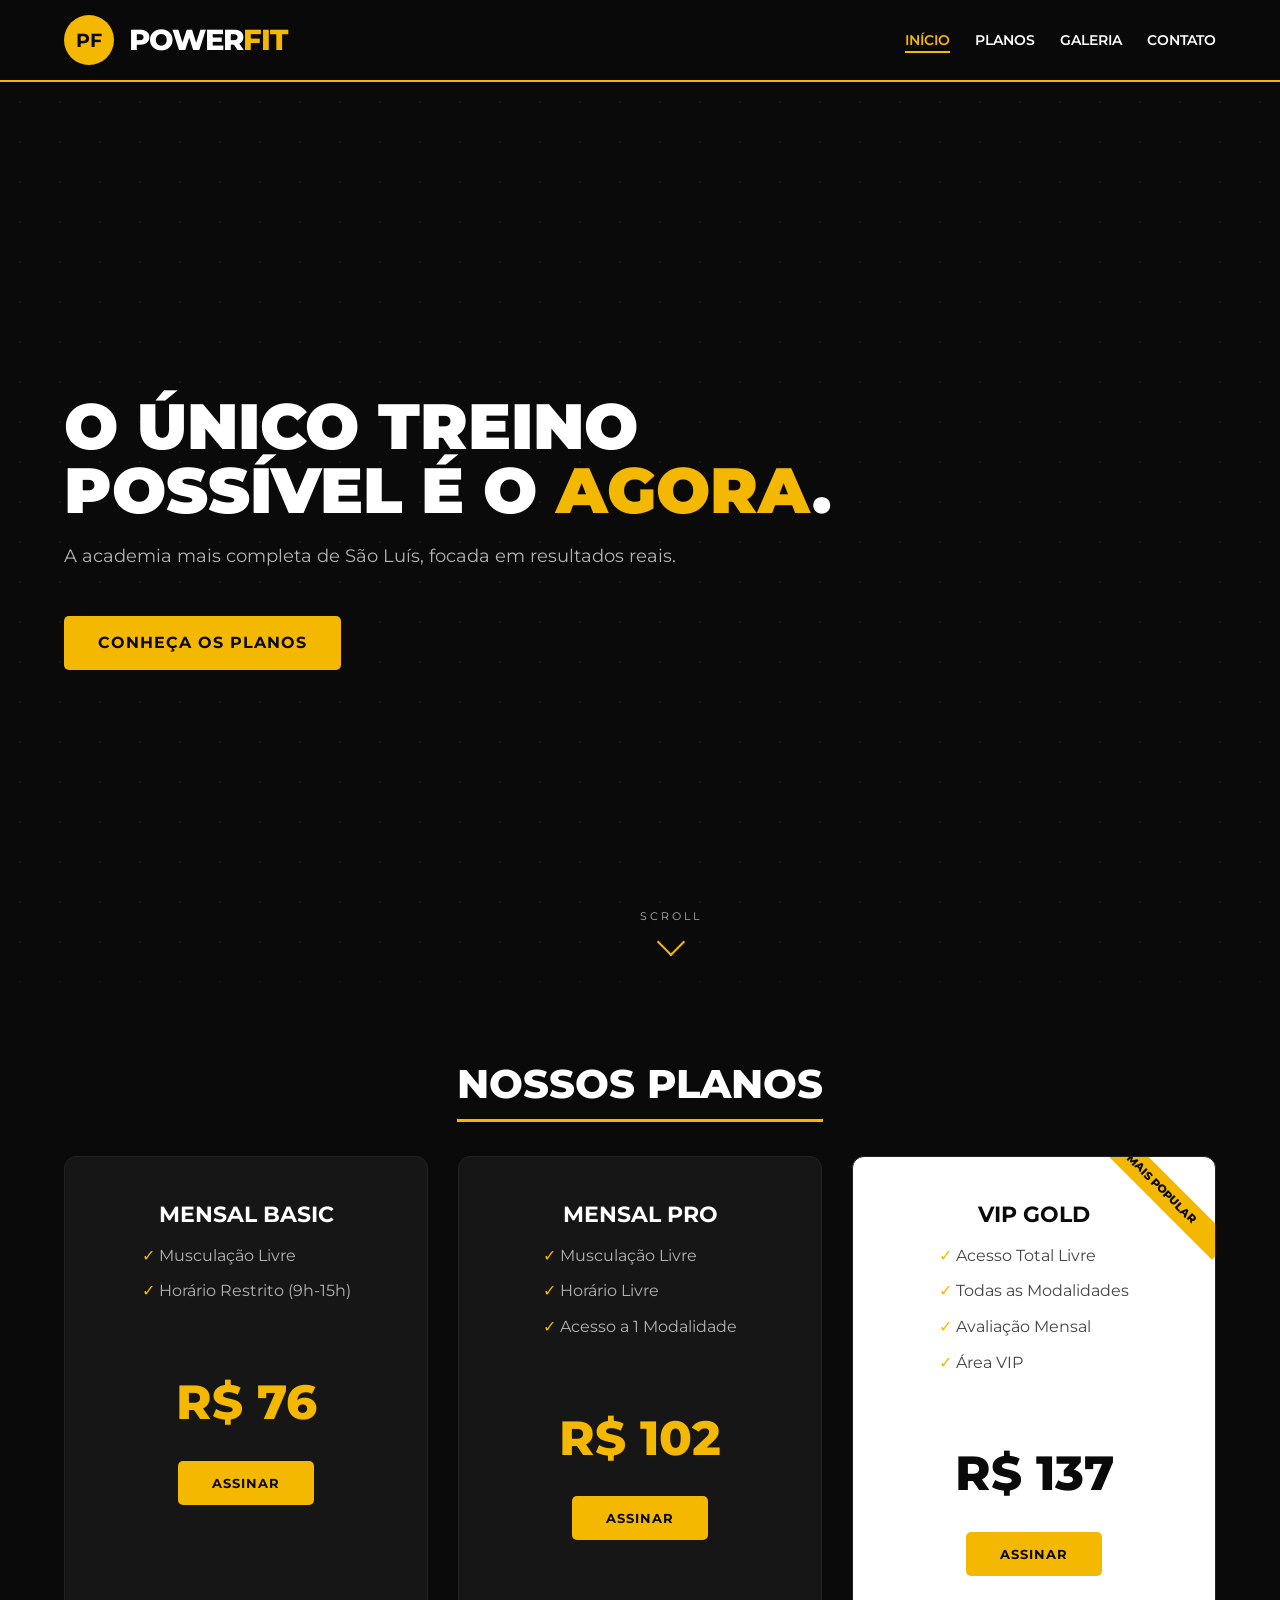
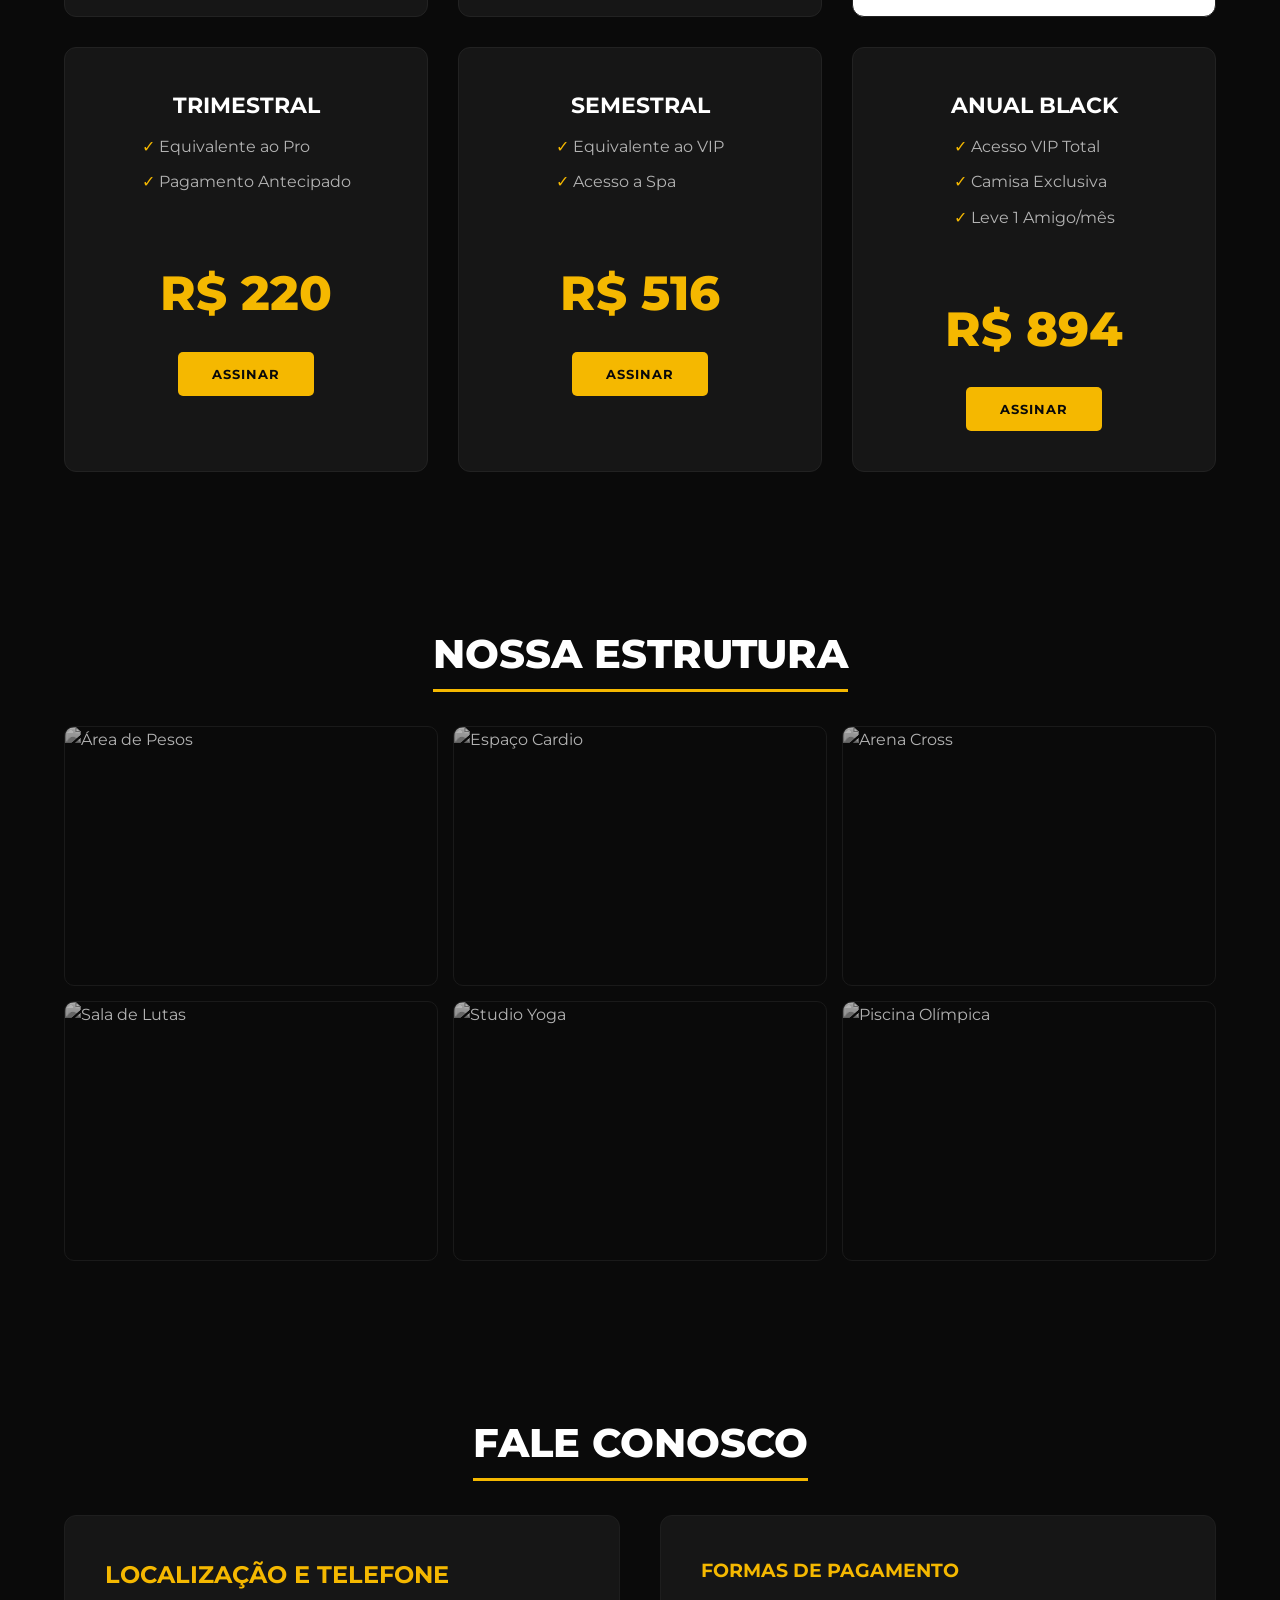
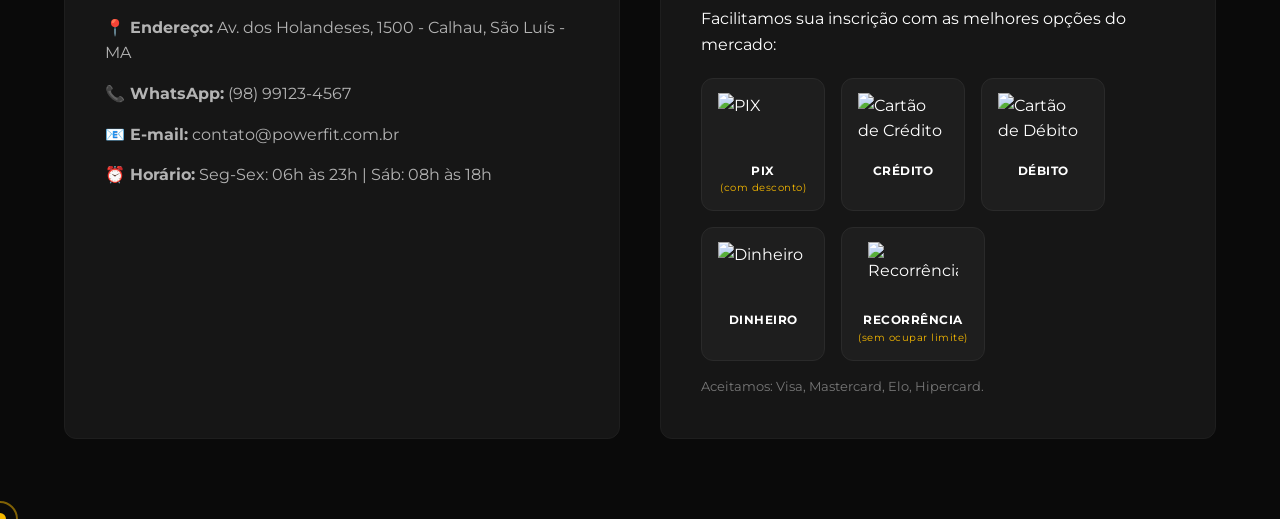
==== index.html @ 56c326bd "Add files via upload" ====
<!DOCTYPE html>
<html lang="pt-br">
<head>
    <meta charset="UTF-8">
    <meta name="viewport" content="width=device-width, initial-scale=1.0">
    <title>PowerFit - Sinta a Força</title>
    <link rel="stylesheet" href="st.css">
</head>
<body>

    <header>
        <div class="logo-container">
            <div class="logo-img">PF</div>
            <div class="logo-text">POWER<span>FIT</span></div>
        </div>
        <nav>
            <ul>
                <li><a href="#inicio" class="active">Início</a></li>
                <li><a href="#planos">Planos</a></li>
                <li><a href="#galeria">Galeria</a></li>
                <li><a href="#contato">Contato</a></li>
            </ul>
        </nav>
    </header>

    <!-- INÍCIO -->
    <section class="hero" id="inicio">
        <h2>O ÚNICO TREINO<br>POSSÍVEL É O <span>AGORA</span>.</h2>
        <p>A academia mais completa de São Luís, focada em resultados reais.</p>
        <br>
        <a href="#planos" class="btn">Conheça os Planos</a>
    </section>

    <!-- PLANOS -->
    <section id="planos">
        <h2 class="section-title"><span>Nossos Planos</span></h2>
        <div class="grid-precos">
            <div class="plano-card">
                <h3>Mensal Basic</h3>
                <ul>
                    <li>Musculação Livre</li>
                    <li>Horário Restrito (9h-15h)</li>
                </ul>
                <div class="preco">R$ 89</div>
                <button class="btn">Assinar</button>
            </div>

            <div class="plano-card">
                <h3>Mensal Pro</h3>
                <ul>
                    <li>Musculação Livre</li>
                    <li>Horário Livre</li>
                    <li>Acesso a 1 Modalidade</li>
                </ul>
                <div class="preco">R$ 119</div>
                <button class="btn">Assinar</button>
            </div>

            <div class="plano-card destaque">
                <h3>VIP Gold</h3>
                <ul>
                    <li>Acesso Total Livre</li>
                    <li>Todas as Modalidades</li>
                    <li>Avaliação Mensal</li>
                    <li>Área VIP</li>
                </ul>
                <div class="preco">R$ 159</div>
                <button class="btn">Assinar</button>
            </div>

            <div class="plano-card">
                <h3>Trimestral</h3>
                <ul>
                    <li>Equivalente ao Pro</li>
                    <li>Pagamento Antecipado</li>
                </ul>
                <div class="preco">R$ 320</div>
                <button class="btn">Assinar</button>
            </div>

            <div class="plano-card">
                <h3>Semestral</h3>
                <ul>
                    <li>Equivalente ao VIP</li>
                    <li>Acesso a Spa</li>
                </ul>
                <div class="preco">R$ 750</div>
                <button class="btn">Assinar</button>
            </div>

            <div class="plano-card">
                <h3>Anual Black</h3>
                <ul>
                    <li>Acesso VIP Total</li>
                    <li>Camisa Exclusiva</li>
                    <li>Leve 1 Amigo/mês</li>
                </ul>
                <div class="preco">R$ 1300</div>
                <button class="btn">Assinar</button>
            </div>
        </div>
    </section>

    <!-- GALERIA -->
    <section id="galeria">
        <h2 class="section-title"><span>Nossa Estrutura</span></h2>
        <div class="galeria">
            <div class="galeria-item">
                <img src="imagens/Captura de tela 2026-03-16 204127.png" alt="Área de Pesos">
                <div class="overlay">Área de Pesos</div>
            </div>
            <div class="galeria-item">
                <img src="imagens/cardio.svg" alt="Espaço Cardio">
                <div class="overlay">Espaço Cardio</div>
            </div>
            <div class="galeria-item">
                <img src="imagens/crossfit.svg" alt="Arena Cross">
                <div class="overlay">Arena Cross</div>
            </div>
            <div class="galeria-item">
                <img src="imagens/lutas.svg" alt="Sala de Lutas">
                <div class="overlay">Sala de Lutas</div>
            </div>
            <div class="galeria-item">
                <img src="imagens/yoga.svg" alt="Studio Yoga">
                <div class="overlay">Studio Yoga</div>
            </div>
            <div class="galeria-item">
                <img src="imagens/piscina.svg" alt="Piscina Olímpica">
                <div class="overlay">Piscina</div>
            </div>
        </div>
    </section>

    <!-- CONTATO -->
    <section id="contato">
        <h2 class="section-title"><span>Fale Conosco</span></h2>
        <div class="contato-container">
            <div class="info-contato">
                <h2>Localização e Telefone</h2>
                <p><strong>📍 Endereço:</strong> Av. dos Holandeses, 1500 - Calhau, São Luís - MA</p>
                <p><strong>📞 WhatsApp:</strong> (98) 99123-4567</p>
                <p><strong>📧 E-mail:</strong> contato@powerfit.com.br</p>
                <p><strong>⏰ Horário:</strong> Seg-Sex: 06h às 23h | Sáb: 08h às 18h</p>
            </div>

            <div class="pagamento-box">
                <h3>Formas de Pagamento</h3>
                <p>Facilitamos sua inscrição com as melhores opções do mercado:</p>
                <div class="metodos-pagamento">
                    <div class="tag-pagamento">
                        <img src="imagens/pix.svg" alt="PIX">
                        <span>PIX <small>(com desconto)</small></span>
                    </div>
                    <div class="tag-pagamento">
                        <img src="imagens/credito.svg" alt="Cartão de Crédito">
                        <span>Crédito</span>
                    </div>
                    <div class="tag-pagamento">
                        <img src="imagens/debito.svg" alt="Cartão de Débito">
                        <span>Débito</span>
                    </div>
                    <div class="tag-pagamento">
                        <img src="imagens/dinheiro.svg" alt="Dinheiro">
                        <span>Dinheiro</span>
                    </div>
                    <div class="tag-pagamento">
                        <img src="imagens/recorrencia.svg" alt="Recorrência">
                        <span>Recorrência <small>(sem ocupar limite)</small></span>
                    </div>
                </div>
                <p style="font-size: 0.8rem; color: #777; margin-top: 16px;">Aceitamos: Visa, Mastercard, Elo, Hipercard.</p>
            </div>
        </div>
    </section>

    <script src="app.js"></script>
</body>
</html>
---- st.css ----
@import url('https://fonts.googleapis.com/css2?family=Montserrat:wght@400;600;700;800;900&display=swap');

/* --- VARIÁVEIS --- */
:root {
    --preto-fundo: #0a0a0a;
    --preto-card: #161616;
    --amarelo-principal: #f5b800;
    --amarelo-hover: #ffdb4d;
    --branco: #ffffff;
    --cinza-texto: #b3b3b3;
}

/* --- RESET & BASE --- */
* {
    margin: 0;
    padding: 0;
    box-sizing: border-box;
    font-family: 'Montserrat', 'Arial', sans-serif;
}

html { scroll-behavior: smooth; }

body {
    background-color: var(--preto-fundo);
    color: var(--branco);
    line-height: 1.6;
    overflow-x: hidden;
}

/* Cursor personalizado */
body { cursor: none; }
.cursor {
    width: 12px; height: 12px;
    background: var(--amarelo-principal);
    border-radius: 50%;
    position: fixed;
    pointer-events: none;
    z-index: 9999;
    transform: translate(-50%, -50%);
    transition: transform 0.1s, width 0.2s, height 0.2s, opacity 0.2s;
}
.cursor-ring {
    width: 36px; height: 36px;
    border: 2px solid var(--amarelo-principal);
    border-radius: 50%;
    position: fixed;
    pointer-events: none;
    z-index: 9998;
    transform: translate(-50%, -50%);
    transition: left 0.12s ease, top 0.12s ease, width 0.2s, height 0.2s;
    opacity: 0.5;
}
.cursor.expand { width: 20px; height: 20px; opacity: 0.6; }
.cursor-ring.expand { width: 52px; height: 52px; opacity: 0.2; }

/* --- HEADER --- */
header {
    background-color: rgba(10, 10, 10, 0.92);
    backdrop-filter: blur(12px);
    padding: 15px 5%;
    display: flex;
    justify-content: space-between;
    align-items: center;
    border-bottom: 2px solid var(--amarelo-principal);
    position: sticky;
    top: 0;
    z-index: 1000;
    transition: padding 0.3s, box-shadow 0.3s;
}
header.scrolled {
    padding: 10px 5%;
    box-shadow: 0 4px 30px rgba(245, 184, 0, 0.15);
}

.logo-container {
    display: flex;
    align-items: center;
    gap: 15px;
}

.logo-img {
    width: 50px; height: 50px;
    background-color: var(--amarelo-principal);
    border-radius: 50%;
    display: flex;
    justify-content: center;
    align-items: center;
    font-weight: bold;
    color: var(--preto-fundo);
    font-size: 1.2rem;
    transition: transform 0.4s ease, box-shadow 0.4s;
}
.logo-img:hover {
    transform: rotate(360deg);
    box-shadow: 0 0 20px var(--amarelo-principal);
}

.logo-text {
    font-size: 1.8rem;
    font-weight: 800;
    text-transform: uppercase;
    letter-spacing: -1px;
}
.logo-text span { color: var(--amarelo-principal); }

nav ul { list-style: none; display: flex; gap: 25px; }

nav a {
    text-decoration: none;
    color: var(--branco);
    font-weight: 600;
    text-transform: uppercase;
    font-size: 0.9rem;
    position: relative;
    padding-bottom: 4px;
    transition: color 0.3s;
}
nav a::after {
    content: '';
    position: absolute;
    bottom: 0; left: 0;
    width: 0; height: 2px;
    background: var(--amarelo-principal);
    transition: width 0.3s ease;
}
nav a:hover::after, nav a.active::after { width: 100%; }
nav a:hover, nav a.active { color: var(--amarelo-principal); }

/* --- PROGRESS BAR --- */
#progress-bar {
    position: fixed;
    top: 0; left: 0;
    height: 3px;
    width: 0%;
    background: linear-gradient(to right, var(--amarelo-principal), var(--amarelo-hover));
    z-index: 9997;
    transition: width 0.1s linear;
}

/* --- HERO --- */
.hero {
    height: 100vh;
    background-image:
        linear-gradient(to right, rgba(10,10,10,0.92), rgba(10,10,10,0.3)),
        url('imagens/hero-bg.svg');
    background-size: cover;
    background-position: center;
    background-attachment: fixed;
    display: flex;
    flex-direction: column;
    justify-content: center;
    padding: 0 5%;
    position: relative;
    overflow: hidden;
}

/* Partículas de fundo */
.hero::before {
    content: '';
    position: absolute;
    inset: 0;
    background-image:
        radial-gradient(circle, rgba(245,184,0,0.08) 1px, transparent 1px);
    background-size: 40px 40px;
    animation: particleMove 20s linear infinite;
    pointer-events: none;
}
@keyframes particleMove {
    0%   { background-position: 0 0; }
    100% { background-position: 40px 40px; }
}

.hero h2 {
    font-size: 4rem;
    text-transform: uppercase;
    font-weight: 900;
    line-height: 1;
    margin-bottom: 20px;
    opacity: 0;
    transform: translateY(40px);
    animation: fadeUp 0.8s ease forwards 0.3s;
}
.hero h2 span { color: var(--amarelo-principal); }

.hero p {
    font-size: 1.1rem;
    color: var(--cinza-texto);
    margin-bottom: 10px;
    opacity: 0;
    transform: translateY(40px);
    animation: fadeUp 0.8s ease forwards 0.5s;
}

.hero .btn {
    opacity: 0;
    transform: translateY(40px);
    animation: fadeUp 0.8s ease forwards 0.7s;
    align-self: flex-start;
    margin-top: 10px;
}

/* Scroll indicator */
.scroll-indicator {
    position: absolute;
    bottom: 30px;
    left: 50%;
    transform: translateX(-50%);
    display: flex;
    flex-direction: column;
    align-items: center;
    gap: 6px;
    opacity: 0;
    animation: fadeUp 1s ease forwards 1.2s;
}
.scroll-indicator span {
    font-size: 0.7rem;
    letter-spacing: 3px;
    color: var(--cinza-texto);
    text-transform: uppercase;
}
.scroll-indicator .arrow {
    width: 20px; height: 20px;
    border-right: 2px solid var(--amarelo-principal);
    border-bottom: 2px solid var(--amarelo-principal);
    transform: rotate(45deg);
    animation: bounce 1.5s infinite;
}
@keyframes bounce {
    0%, 100% { transform: rotate(45deg) translateY(0); }
    50%       { transform: rotate(45deg) translateY(6px); }
}

/* --- ANIMAÇÃO GERAL DE ENTRADA --- */
@keyframes fadeUp {
    to { opacity: 1; transform: translateY(0); }
}

.reveal {
    opacity: 0;
    transform: translateY(50px);
    transition: opacity 0.7s ease, transform 0.7s ease;
}
.reveal.visible {
    opacity: 1;
    transform: translateY(0);
}

/* --- SECTION TITLE --- */
.section-title {
    text-align: center;
    font-size: 2.5rem;
    text-transform: uppercase;
    margin: 70px 0 40px;
    font-weight: 800;
    position: relative;
}
.section-title span {
    position: relative;
    display: inline-block;
}
.section-title span::after {
    content: '';
    position: absolute;
    bottom: -6px; left: 0;
    width: 0; height: 3px;
    background: var(--amarelo-principal);
    transition: width 0.6s ease;
}
.section-title.visible span::after { width: 100%; }

/* --- BTN --- */
.btn {
    display: inline-block;
    padding: 14px 34px;
    background-color: var(--amarelo-principal);
    color: var(--preto-fundo);
    text-decoration: none;
    font-weight: 700;
    text-transform: uppercase;
    border-radius: 5px;
    border: none;
    cursor: none;
    position: relative;
    overflow: hidden;
    transition: background-color 0.3s, transform 0.3s, box-shadow 0.3s;
    letter-spacing: 1px;
}
.btn::after {
    content: '';
    position: absolute;
    top: 50%; left: 50%;
    width: 0; height: 0;
    background: rgba(255,255,255,0.25);
    border-radius: 50%;
    transform: translate(-50%, -50%);
    transition: width 0.5s ease, height 0.5s ease, opacity 0.5s;
    opacity: 0;
}
.btn:hover::after { width: 300px; height: 300px; opacity: 1; }
.btn:hover {
    background-color: var(--amarelo-hover);
    transform: translateY(-3px);
    box-shadow: 0 8px 25px rgba(245,184,0,0.4);
}

/* --- PLANOS --- */
.grid-precos {
    display: grid;
    grid-template-columns: repeat(auto-fit, minmax(280px, 1fr));
    gap: 30px;
    padding: 0 5% 80px;
}

.plano-card {
    background-color: var(--preto-card);
    padding: 40px;
    border-radius: 12px;
    text-align: center;
    border: 1px solid #222;
    transition: border-color 0.3s, transform 0.3s, box-shadow 0.3s;
    position: relative;
    overflow: hidden;
}
.plano-card::before {
    content: '';
    position: absolute;
    top: -100%; left: 0;
    width: 100%; height: 100%;
    background: linear-gradient(180deg, rgba(245,184,0,0.05), transparent);
    transition: top 0.4s ease;
}
.plano-card:hover::before { top: 0; }
.plano-card:hover {
    border-color: var(--amarelo-principal);
    transform: translateY(-8px);
    box-shadow: 0 16px 40px rgba(245,184,0,0.15);
}

.plano-card.destaque {
    background-color: var(--branco);
    color: var(--preto-fundo);
}
.plano-card.destaque::after {
    content: "MAIS POPULAR";
    position: absolute;
    top: 18px; right: -32px;
    background-color: var(--amarelo-principal);
    color: var(--preto-fundo);
    padding: 5px 40px;
    font-size: 0.7rem;
    font-weight: 800;
    transform: rotate(45deg);
}

.plano-card h3 {
    font-size: 1.4rem;
    text-transform: uppercase;
    margin-bottom: 10px;
}
.plano-card.destaque h3 { color: var(--preto-fundo); }

.plano-card .preco {
    font-size: 3rem;
    font-weight: 800;
    color: var(--amarelo-principal);
    margin: 20px 0;
    transition: transform 0.3s;
}
.plano-card:hover .preco { transform: scale(1.1); }
.plano-card.destaque .preco { color: var(--preto-fundo); }

.plano-card ul {
    list-style: none;
    margin-bottom: 30px;
    color: var(--cinza-texto);
    text-align: left;
    display: inline-block;
}
.plano-card.destaque ul { color: #444; }
.plano-card ul li { margin-bottom: 10px; }
.plano-card ul li::before { content: "✓ "; color: var(--amarelo-principal); }

/* --- GALERIA --- */
.galeria {
    display: grid;
    grid-template-columns: repeat(auto-fit, minmax(300px, 1fr));
    gap: 15px;
    padding: 0 5% 80px;
}

.galeria-item {
    position: relative;
    overflow: hidden;
    border-radius: 10px;
    height: 260px;
    cursor: none;
    border: 1px solid #1a1a1a;
    transition: border-color 0.3s, box-shadow 0.3s;
}
.galeria-item:hover {
    border-color: var(--amarelo-principal);
    box-shadow: 0 0 25px rgba(245,184,0,0.2);
}

.galeria-item img {
    width: 100%; height: 100%;
    object-fit: cover;
    filter: grayscale(100%) brightness(0.7);
    transition: filter 0.5s ease, transform 0.5s ease;
}
.galeria-item:hover img {
    filter: grayscale(0%) brightness(1);
    transform: scale(1.08);
}

.galeria-item .overlay {
    position: absolute;
    bottom: 0; left: 0;
    width: 100%;
    padding: 20px 15px 15px;
    background: linear-gradient(to top, rgba(0,0,0,0.85), transparent);
    color: var(--amarelo-principal);
    font-weight: 700;
    text-transform: uppercase;
    letter-spacing: 2px;
    font-size: 0.85rem;
    transform: translateY(100%);
    transition: transform 0.35s ease;
}
.galeria-item:hover .overlay { transform: translateY(0); }

/* --- CONTATO --- */
.contato-container {
    display: grid;
    grid-template-columns: 1fr 1fr;
    gap: 40px;
    padding: 0 5% 80px;
}

.info-contato, .pagamento-box {
    background-color: var(--preto-card);
    padding: 40px;
    border-radius: 12px;
    border: 1px solid #1e1e1e;
    transition: border-color 0.3s, box-shadow 0.3s;
}
.info-contato:hover, .pagamento-box:hover {
    border-color: rgba(245,184,0,0.3);
    box-shadow: 0 8px 30px rgba(245,184,0,0.08);
}

.info-contato h2, .pagamento-box h3 {
    color: var(--amarelo-principal);
    text-transform: uppercase;
    margin-bottom: 20px;
}
.info-contato p {
    margin-bottom: 15px;
    color: var(--cinza-texto);
    transition: color 0.3s;
}
.info-contato p:hover { color: var(--branco); }

/* --- PAGAMENTO --- */
.metodos-pagamento {
    display: flex;
    flex-wrap: wrap;
    gap: 16px;
    margin-top: 20px;
}

.tag-pagamento {
    display: flex;
    flex-direction: column;
    align-items: center;
    gap: 8px;
    background-color: #1e1e1e;
    border: 1px solid #2a2a2a;
    border-radius: 12px;
    padding: 14px 16px;
    transition: border-color 0.3s, transform 0.3s, box-shadow 0.3s;
    cursor: none;
}
.tag-pagamento:hover {
    border-color: var(--amarelo-principal);
    transform: translateY(-5px) scale(1.04);
    box-shadow: 0 8px 20px rgba(245,184,0,0.2);
}
.tag-pagamento img { width: 90px; height: 60px; object-fit: contain; }
.tag-pagamento span {
    font-size: 0.75rem;
    font-weight: 700;
    color: var(--branco);
    text-transform: uppercase;
    text-align: center;
    letter-spacing: 0.5px;
}
.tag-pagamento span small {
    display: block;
    font-size: 0.65rem;
    color: var(--amarelo-principal);
    font-weight: 400;
    text-transform: none;
}

/* --- TOAST NOTIFICATION --- */
.toast {
    position: fixed;
    bottom: 30px; right: 30px;
    background: var(--preto-card);
    border-left: 4px solid var(--amarelo-principal);
    color: var(--branco);
    padding: 14px 20px;
    border-radius: 8px;
    font-size: 0.85rem;
    font-weight: 600;
    box-shadow: 0 8px 30px rgba(0,0,0,0.5);
    transform: translateX(120%);
    transition: transform 0.4s cubic-bezier(0.34, 1.56, 0.64, 1);
    z-index: 9000;
    max-width: 280px;
}
.toast.show { transform: translateX(0); }

/* --- BACK TO TOP --- */
#back-to-top {
    position: fixed;
    bottom: 30px; left: 30px;
    width: 44px; height: 44px;
    background: var(--amarelo-principal);
    color: var(--preto-fundo);
    border: none;
    border-radius: 50%;
    font-size: 1.2rem;
    cursor: none;
    display: flex;
    align-items: center;
    justify-content: center;
    opacity: 0;
    transform: translateY(20px);
    transition: opacity 0.3s, transform 0.3s, box-shadow 0.3s;
    z-index: 8000;
    font-weight: 900;
}
#back-to-top.visible {
    opacity: 1;
    transform: translateY(0);
}
#back-to-top:hover {
    box-shadow: 0 0 20px rgba(245,184,0,0.6);
    transform: translateY(-3px);
}

/* --- RESPONSIVO --- */
@media (max-width: 768px) {
    .hero h2 { font-size: 2.4rem; }
    .contato-container { grid-template-columns: 1fr; }
    nav ul { gap: 14px; }
    .logo-text { font-size: 1.4rem; }
    body { cursor: auto; }
    .cursor, .cursor-ring { display: none; }
}
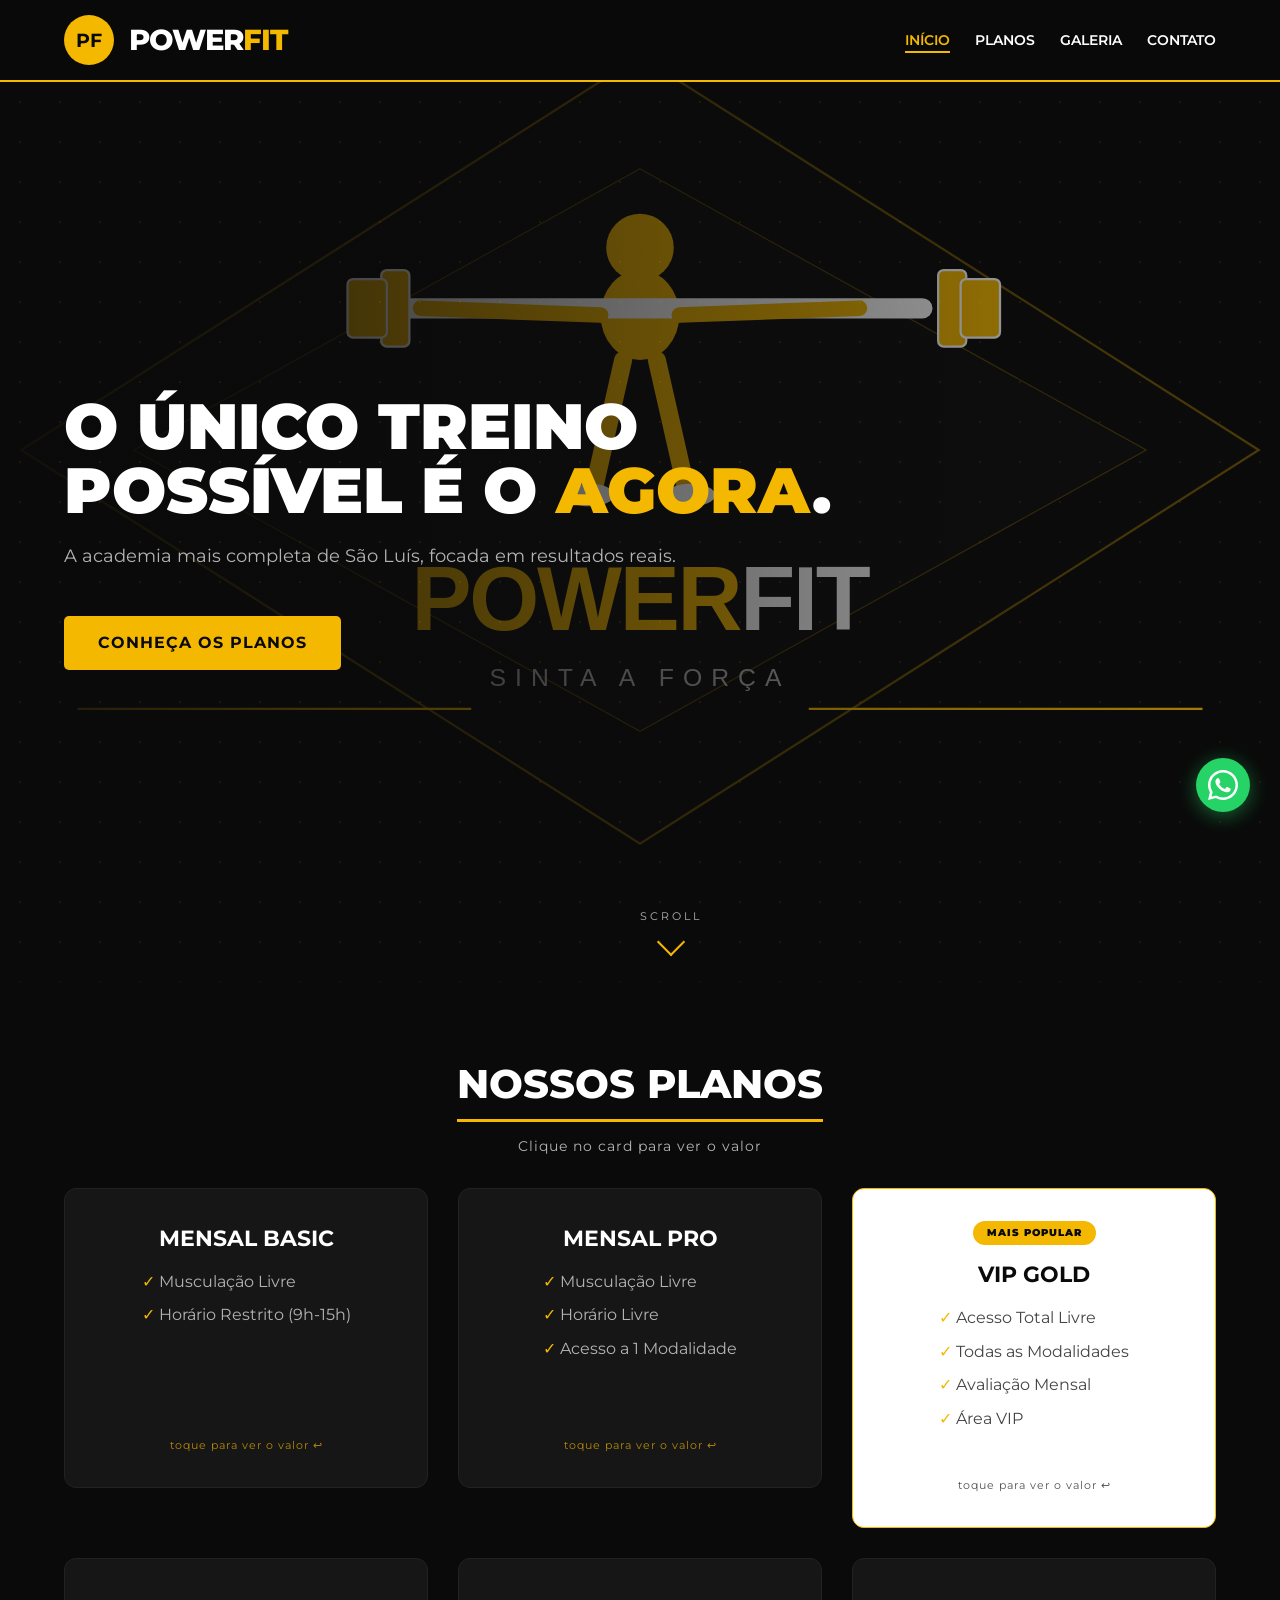
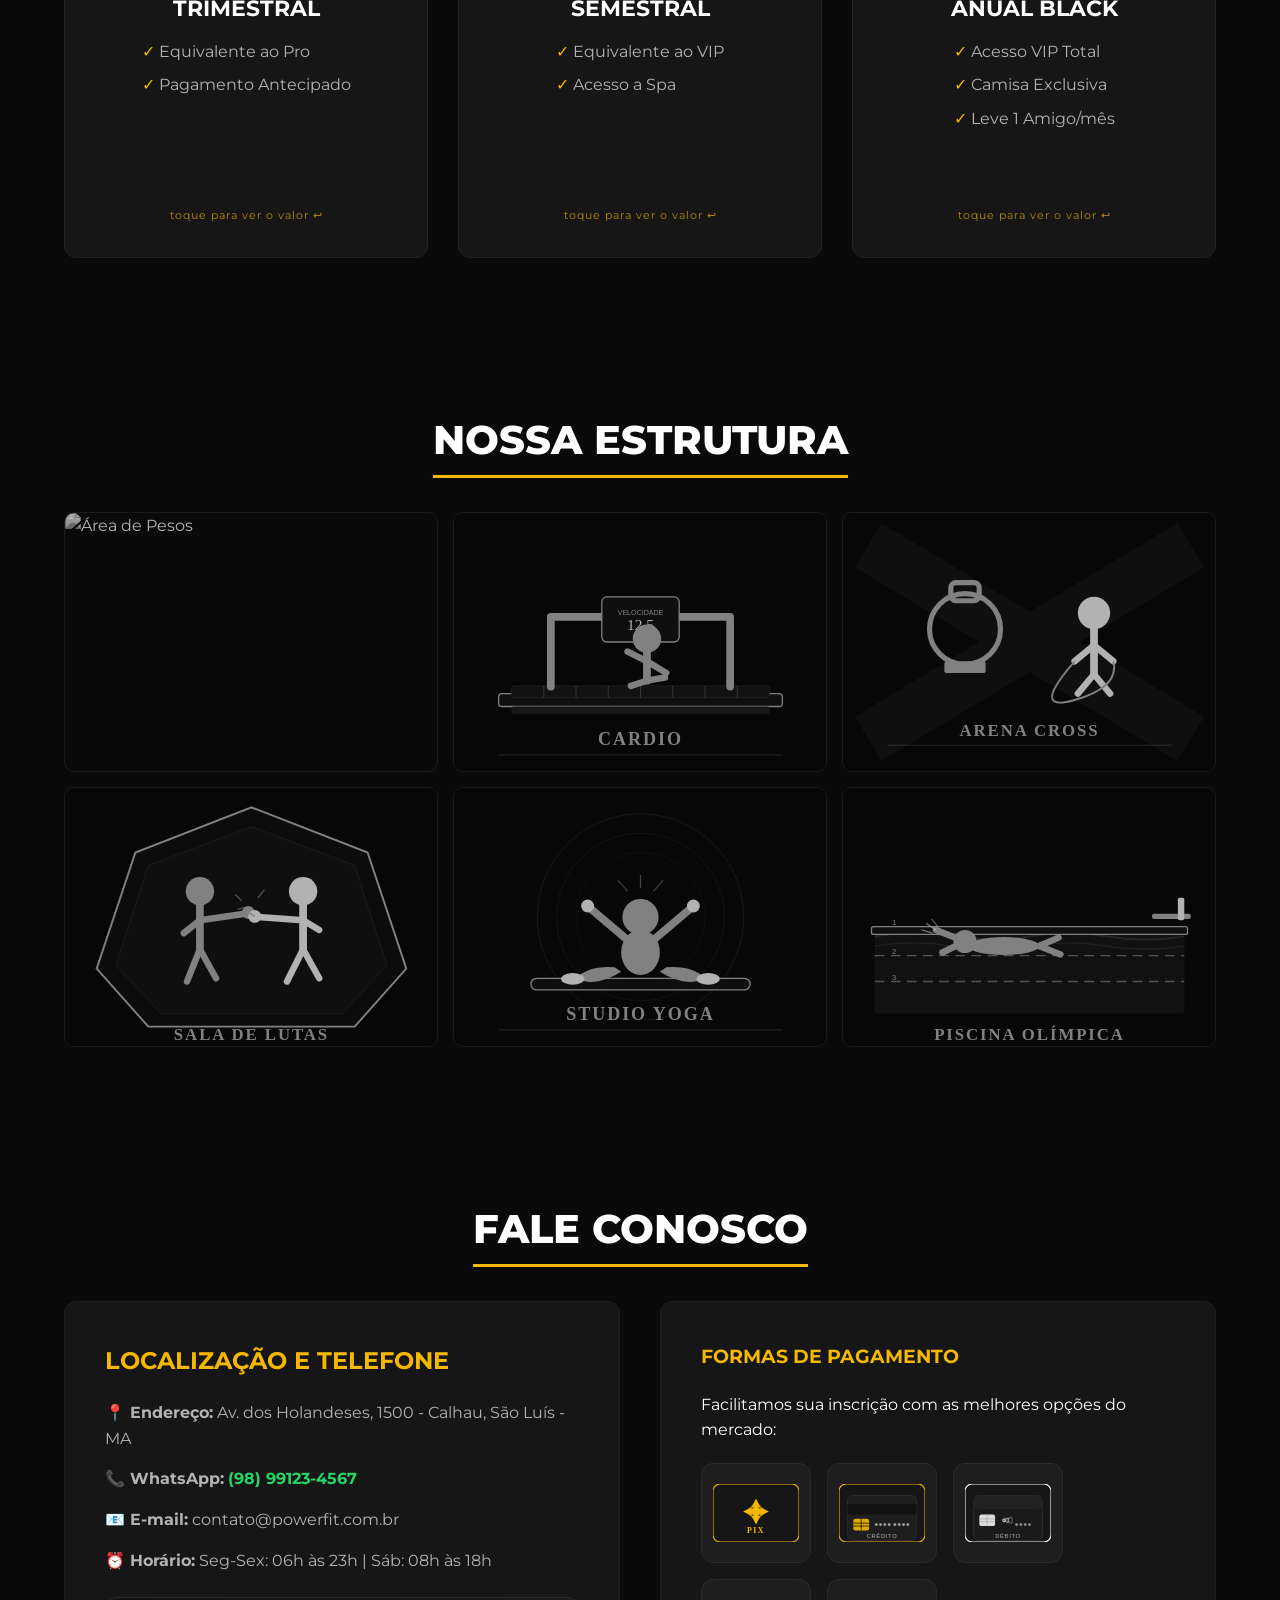
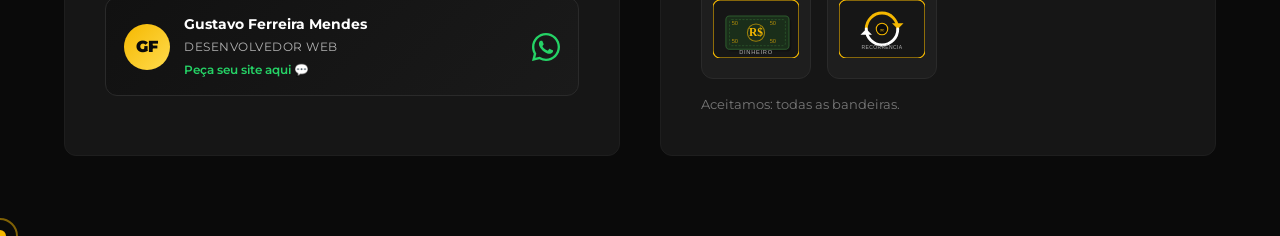
==== commit d4fb4e1f: "Add files via upload" ====
--- a/index.html
+++ b/index.html
@@ -34,70 +34,128 @@
     <!-- PLANOS -->
     <section id="planos">
         <h2 class="section-title"><span>Nossos Planos</span></h2>
+        <p class="planos-hint">Clique no card para ver o valor</p>
         <div class="grid-precos">
-            <div class="plano-card">
-                <h3>Mensal Basic</h3>
-                <ul>
-                    <li>Musculação Livre</li>
-                    <li>Horário Restrito (9h-15h)</li>
-                </ul>
-                <div class="preco">R$ 89</div>
-                <button class="btn">Assinar</button>
-            </div>
-
-            <div class="plano-card">
-                <h3>Mensal Pro</h3>
-                <ul>
-                    <li>Musculação Livre</li>
-                    <li>Horário Livre</li>
-                    <li>Acesso a 1 Modalidade</li>
-                </ul>
-                <div class="preco">R$ 119</div>
-                <button class="btn">Assinar</button>
-            </div>
-
-            <div class="plano-card destaque">
-                <h3>VIP Gold</h3>
-                <ul>
-                    <li>Acesso Total Livre</li>
-                    <li>Todas as Modalidades</li>
-                    <li>Avaliação Mensal</li>
-                    <li>Área VIP</li>
-                </ul>
-                <div class="preco">R$ 159</div>
-                <button class="btn">Assinar</button>
-            </div>
-
-            <div class="plano-card">
-                <h3>Trimestral</h3>
-                <ul>
-                    <li>Equivalente ao Pro</li>
-                    <li>Pagamento Antecipado</li>
-                </ul>
-                <div class="preco">R$ 320</div>
-                <button class="btn">Assinar</button>
-            </div>
-
-            <div class="plano-card">
-                <h3>Semestral</h3>
-                <ul>
-                    <li>Equivalente ao VIP</li>
-                    <li>Acesso a Spa</li>
-                </ul>
-                <div class="preco">R$ 750</div>
-                <button class="btn">Assinar</button>
-            </div>
-
-            <div class="plano-card">
-                <h3>Anual Black</h3>
-                <ul>
-                    <li>Acesso VIP Total</li>
-                    <li>Camisa Exclusiva</li>
-                    <li>Leve 1 Amigo/mês</li>
-                </ul>
-                <div class="preco">R$ 1300</div>
-                <button class="btn">Assinar</button>
-            </div>
+
+            <div class="plano-flip">
+                <div class="plano-inner">
+                    <div class="plano-front">
+                        <h3>Mensal Basic</h3>
+                        <ul>
+                            <li>Musculação Livre</li>
+                            <li>Horário Restrito (9h-15h)</li>
+                        </ul>
+                        <span class="flip-hint">toque para ver o valor ↩</span>
+                    </div>
+                    <div class="plano-back">
+                        <h3>Mensal Basic</h3>
+                        <div class="preco">R$ 89</div>
+                        <p class="periodo">/mês</p>
+                        <button class="btn">Assinar</button>
+                    </div>
+                </div>
+            </div>
+
+            <div class="plano-flip">
+                <div class="plano-inner">
+                    <div class="plano-front">
+                        <h3>Mensal Pro</h3>
+                        <ul>
+                            <li>Musculação Livre</li>
+                            <li>Horário Livre</li>
+                            <li>Acesso a 1 Modalidade</li>
+                        </ul>
+                        <span class="flip-hint">toque para ver o valor ↩</span>
+                    </div>
+                    <div class="plano-back">
+                        <h3>Mensal Pro</h3>
+                        <div class="preco">R$ 119</div>
+                        <p class="periodo">/mês</p>
+                        <button class="btn">Assinar</button>
+                    </div>
+                </div>
+            </div>
+
+            <div class="plano-flip destaque">
+                <div class="plano-inner">
+                    <div class="plano-front">
+                        <span class="badge-popular">MAIS POPULAR</span>
+                        <h3>VIP Gold</h3>
+                        <ul>
+                            <li>Acesso Total Livre</li>
+                            <li>Todas as Modalidades</li>
+                            <li>Avaliação Mensal</li>
+                            <li>Área VIP</li>
+                        </ul>
+                        <span class="flip-hint">toque para ver o valor ↩</span>
+                    </div>
+                    <div class="plano-back">
+                        <h3>VIP Gold</h3>
+                        <div class="preco">R$ 159</div>
+                        <p class="periodo">/mês</p>
+                        <button class="btn">Assinar</button>
+                    </div>
+                </div>
+            </div>
+
+            <div class="plano-flip">
+                <div class="plano-inner">
+                    <div class="plano-front">
+                        <h3>Trimestral</h3>
+                        <ul>
+                            <li>Equivalente ao Pro</li>
+                            <li>Pagamento Antecipado</li>
+                        </ul>
+                        <span class="flip-hint">toque para ver o valor ↩</span>
+                    </div>
+                    <div class="plano-back">
+                        <h3>Trimestral</h3>
+                        <div class="preco">R$ 320</div>
+                        <p class="periodo">/3 meses</p>
+                        <button class="btn">Assinar</button>
+                    </div>
+                </div>
+            </div>
+
+            <div class="plano-flip">
+                <div class="plano-inner">
+                    <div class="plano-front">
+                        <h3>Semestral</h3>
+                        <ul>
+                            <li>Equivalente ao VIP</li>
+                            <li>Acesso a Spa</li>
+                        </ul>
+                        <span class="flip-hint">toque para ver o valor ↩</span>
+                    </div>
+                    <div class="plano-back">
+                        <h3>Semestral</h3>
+                        <div class="preco">R$ 750</div>
+                        <p class="periodo">/6 meses</p>
+                        <button class="btn">Assinar</button>
+                    </div>
+                </div>
+            </div>
+
+            <div class="plano-flip">
+                <div class="plano-inner">
+                    <div class="plano-front">
+                        <h3>Anual Black</h3>
+                        <ul>
+                            <li>Acesso VIP Total</li>
+                            <li>Camisa Exclusiva</li>
+                            <li>Leve 1 Amigo/mês</li>
+                        </ul>
+                        <span class="flip-hint">toque para ver o valor ↩</span>
+                    </div>
+                    <div class="plano-back">
+                        <h3>Anual Black</h3>
+                        <div class="preco">R$ 1300</div>
+                        <p class="periodo">/ano</p>
+                        <button class="btn">Assinar</button>
+                    </div>
+                </div>
+            </div>
+
         </div>
     </section>
 
@@ -139,9 +197,21 @@
             <div class="info-contato">
                 <h2>Localização e Telefone</h2>
                 <p><strong>📍 Endereço:</strong> Av. dos Holandeses, 1500 - Calhau, São Luís - MA</p>
-                <p><strong>📞 WhatsApp:</strong> (98) 99123-4567</p>
+                <p><strong>📞 WhatsApp:</strong> <a href="https://wa.me/SEU_NUMERO" target="_blank" class="whatsapp-link">(98) 99123-4567</a></p>
                 <p><strong>📧 E-mail:</strong> contato@powerfit.com.br</p>
                 <p><strong>⏰ Horário:</strong> Seg-Sex: 06h às 23h | Sáb: 08h às 18h</p>
+
+                <a href="https://wa.me/5598884834689?text=Olá%20Gustavo%2C%20vim%20pelo%20site%20PowerFit%20e%20gostaria%20de%20um%20site!" target="_blank" class="dev-card">
+                    <div class="dev-avatar">GF</div>
+                    <div class="dev-info">
+                        <span class="dev-nome">Gustavo Ferreira Mendes</span>
+                        <span class="dev-cargo">Desenvolvedor Web</span>
+                        <span class="dev-cta">Peça seu site aqui 💬</span>
+                    </div>
+                    <svg class="dev-wa-icon" xmlns="http://www.w3.org/2000/svg" viewBox="0 0 32 32" width="28" height="28" fill="#25d366">
+                        <path d="M16 0C7.163 0 0 7.163 0 16c0 2.822.736 5.469 2.027 7.77L0 32l8.43-2.007A15.93 15.93 0 0 0 16 32c8.837 0 16-7.163 16-16S24.837 0 16 0zm0 29.333a13.27 13.27 0 0 1-6.748-1.833l-.484-.287-5.007 1.193 1.215-4.874-.316-.5A13.267 13.267 0 0 1 2.667 16C2.667 8.636 8.636 2.667 16 2.667S29.333 8.636 29.333 16 23.364 29.333 16 29.333zm7.27-9.862c-.398-.199-2.354-1.162-2.719-1.294-.365-.133-.631-.199-.897.199-.266.398-1.03 1.294-1.263 1.56-.232.266-.465.299-.863.1-.398-.2-1.681-.62-3.203-1.977-1.184-1.056-1.983-2.36-2.215-2.758-.232-.398-.025-.613.174-.811.179-.178.398-.465.597-.698.2-.232.266-.398.398-.664.133-.266.067-.498-.033-.697-.1-.2-.897-2.162-1.23-2.96-.324-.778-.653-.672-.897-.684l-.764-.013c-.266 0-.697.1-1.063.498-.365.398-1.395 1.362-1.395 3.323s1.428 3.854 1.627 4.12c.2.266 2.81 4.29 6.808 6.018.951.41 1.694.655 2.272.839.955.304 1.824.261 2.511.158.766-.114 2.354-.962 2.686-1.891.332-.93.332-1.727.232-1.892-.099-.165-.365-.265-.763-.464z"/>
+                    </svg>
+                </a>
             </div>
 
             <div class="pagamento-box">
@@ -149,30 +219,47 @@
                 <p>Facilitamos sua inscrição com as melhores opções do mercado:</p>
                 <div class="metodos-pagamento">
                     <div class="tag-pagamento">
-                        <img src="imagens/pix.svg" alt="PIX">
-                        <span>PIX <small>(com desconto)</small></span>
-                    </div>
-                    <div class="tag-pagamento">
-                        <img src="imagens/credito.svg" alt="Cartão de Crédito">
-                        <span>Crédito</span>
-                    </div>
-                    <div class="tag-pagamento">
-                        <img src="imagens/debito.svg" alt="Cartão de Débito">
-                        <span>Débito</span>
-                    </div>
-                    <div class="tag-pagamento">
-                        <img src="imagens/dinheiro.svg" alt="Dinheiro">
-                        <span>Dinheiro</span>
-                    </div>
-                    <div class="tag-pagamento">
-                        <img src="imagens/recorrencia.svg" alt="Recorrência">
-                        <span>Recorrência <small>(sem ocupar limite)</small></span>
-                    </div>
-                </div>
-                <p style="font-size: 0.8rem; color: #777; margin-top: 16px;">Aceitamos: Visa, Mastercard, Elo, Hipercard.</p>
-            </div>
-        </div>
-    </section>
+                        <div class="card-inner">
+                            <div class="card-front"><img src="imagens/pix.svg" alt="PIX"></div>
+                            <div class="card-back"><span>PIX</span><small>com desconto</small></div>
+                        </div>
+                    </div>
+                    <div class="tag-pagamento">
+                        <div class="card-inner">
+                            <div class="card-front"><img src="imagens/credito.svg" alt="Cartão de Crédito"></div>
+                            <div class="card-back"><span>Crédito</span><small>todas as bandeiras</small></div>
+                        </div>
+                    </div>
+                    <div class="tag-pagamento">
+                        <div class="card-inner">
+                            <div class="card-front"><img src="imagens/debito.svg" alt="Cartão de Débito"></div>
+                            <div class="card-back"><span>Débito</span><small>todas as bandeiras</small></div>
+                        </div>
+                    </div>
+                    <div class="tag-pagamento">
+                        <div class="card-inner">
+                            <div class="card-front"><img src="imagens/dinheiro.svg" alt="Dinheiro"></div>
+                            <div class="card-back"><span>Dinheiro</span><small>na recepção</small></div>
+                        </div>
+                    </div>
+                    <div class="tag-pagamento">
+                        <div class="card-inner">
+                            <div class="card-front"><img src="imagens/recorrencia.svg" alt="Recorrência"></div>
+                            <div class="card-back"><span>Recorrência</span><small>sem ocupar limite</small></div>
+                        </div>
+                    </div>
+                </div>
+                <p style="font-size: 0.8rem; color: #777; margin-top: 16px;">Aceitamos: todas as bandeiras.</p>
+            </div>
+        </div>
+    </section>
+
+    <!-- BOTÃO WHATSAPP FLUTUANTE -->
+    <a href="https://wa.me/SEU_NUMERO" target="_blank" class="whatsapp-float" title="Fale conosco no WhatsApp">
+        <svg xmlns="http://www.w3.org/2000/svg" viewBox="0 0 32 32" width="30" height="30" fill="#fff">
+            <path d="M16 0C7.163 0 0 7.163 0 16c0 2.822.736 5.469 2.027 7.77L0 32l8.43-2.007A15.93 15.93 0 0 0 16 32c8.837 0 16-7.163 16-16S24.837 0 16 0zm0 29.333a13.27 13.27 0 0 1-6.748-1.833l-.484-.287-5.007 1.193 1.215-4.874-.316-.5A13.267 13.267 0 0 1 2.667 16C2.667 8.636 8.636 2.667 16 2.667S29.333 8.636 29.333 16 23.364 29.333 16 29.333zm7.27-9.862c-.398-.199-2.354-1.162-2.719-1.294-.365-.133-.631-.199-.897.199-.266.398-1.03 1.294-1.263 1.56-.232.266-.465.299-.863.1-.398-.2-1.681-.62-3.203-1.977-1.184-1.056-1.983-2.36-2.215-2.758-.232-.398-.025-.613.174-.811.179-.178.398-.465.597-.698.2-.232.266-.398.398-.664.133-.266.067-.498-.033-.697-.1-.2-.897-2.162-1.23-2.96-.324-.778-.653-.672-.897-.684l-.764-.013c-.266 0-.697.1-1.063.498-.365.398-1.395 1.362-1.395 3.323s1.428 3.854 1.627 4.12c.2.266 2.81 4.29 6.808 6.018.951.41 1.694.655 2.272.839.955.304 1.824.261 2.511.158.766-.114 2.354-.962 2.686-1.891.332-.93.332-1.727.232-1.892-.099-.165-.365-.265-.763-.464z"/>
+        </svg>
+    </a>
 
     <script src="app.js"></script>
 </body>
--- a/st.css
+++ b/st.css
@@ -304,6 +304,14 @@
 }
 
 /* --- PLANOS --- */
+.planos-hint {
+    text-align: center;
+    color: var(--cinza-texto);
+    font-size: 0.85rem;
+    margin: -20px 0 30px;
+    letter-spacing: 1px;
+}
+
 .grid-precos {
     display: grid;
     grid-template-columns: repeat(auto-fit, minmax(280px, 1fr));
@@ -311,74 +319,120 @@
     padding: 0 5% 80px;
 }
 
-.plano-card {
+/* Wrapper com perspective */
+.plano-flip {
+    height: 300px;
+    perspective: 900px;
+    cursor: none;
+}
+.plano-flip.destaque { height: 340px; }
+
+.plano-inner {
+    width: 100%; height: 100%;
+    position: relative;
+    transform-style: preserve-3d;
+    transition: transform 0.65s cubic-bezier(0.4, 0.2, 0.2, 1);
+    border-radius: 12px;
+}
+.plano-flip.flipped .plano-inner {
+    transform: rotateY(180deg);
+}
+
+.plano-front,
+.plano-back {
+    position: absolute;
+    inset: 0;
+    border-radius: 12px;
+    backface-visibility: hidden;
+    display: flex;
+    flex-direction: column;
+    align-items: center;
+    justify-content: center;
+    padding: 32px 28px;
+    text-align: center;
+}
+
+/* FRENTE */
+.plano-front {
     background-color: var(--preto-card);
-    padding: 40px;
-    border-radius: 12px;
-    text-align: center;
     border: 1px solid #222;
-    transition: border-color 0.3s, transform 0.3s, box-shadow 0.3s;
-    position: relative;
-    overflow: hidden;
-}
-.plano-card::before {
-    content: '';
-    position: absolute;
-    top: -100%; left: 0;
-    width: 100%; height: 100%;
-    background: linear-gradient(180deg, rgba(245,184,0,0.05), transparent);
-    transition: top 0.4s ease;
-}
-.plano-card:hover::before { top: 0; }
-.plano-card:hover {
+    gap: 12px;
+}
+.plano-front h3 {
+    font-size: 1.4rem;
+    text-transform: uppercase;
+    color: var(--branco);
+}
+.plano-front ul {
+    list-style: none;
+    color: var(--cinza-texto);
+    text-align: left;
+}
+.plano-front ul li { margin-bottom: 8px; }
+.plano-front ul li::before { content: "✓ "; color: var(--amarelo-principal); }
+
+.flip-hint {
+    font-size: 0.7rem;
+    color: var(--amarelo-principal);
+    letter-spacing: 1px;
+    margin-top: auto;
+    opacity: 0.7;
+    animation: blink 2s infinite;
+}
+@keyframes blink {
+    0%, 100% { opacity: 0.7; }
+    50%       { opacity: 0.2; }
+}
+
+/* VERSO */
+.plano-back {
+    background: linear-gradient(135deg, #1a1a1a, #222);
+    border: 2px solid var(--amarelo-principal);
+    transform: rotateY(180deg);
+    gap: 10px;
+    box-shadow: 0 0 30px rgba(245,184,0,0.15);
+}
+.plano-back h3 {
+    font-size: 1.2rem;
+    text-transform: uppercase;
+    color: var(--cinza-texto);
+}
+.plano-back .preco {
+    font-size: 3.2rem;
+    font-weight: 900;
+    color: var(--amarelo-principal);
+    line-height: 1;
+}
+.plano-back .periodo {
+    font-size: 0.8rem;
+    color: var(--cinza-texto);
+    margin-top: -4px;
+}
+
+/* DESTAQUE */
+.plano-flip.destaque .plano-front {
+    background: var(--branco);
     border-color: var(--amarelo-principal);
-    transform: translateY(-8px);
-    box-shadow: 0 16px 40px rgba(245,184,0,0.15);
-}
-
-.plano-card.destaque {
-    background-color: var(--branco);
+}
+.plano-flip.destaque .plano-front h3 { color: var(--preto-fundo); }
+.plano-flip.destaque .plano-front ul { color: #444; }
+.plano-flip.destaque .plano-front ul li::before { color: var(--amarelo-principal); }
+.plano-flip.destaque .flip-hint { color: var(--preto-fundo); }
+
+.badge-popular {
+    background: var(--amarelo-principal);
     color: var(--preto-fundo);
-}
-.plano-card.destaque::after {
-    content: "MAIS POPULAR";
-    position: absolute;
-    top: 18px; right: -32px;
-    background-color: var(--amarelo-principal);
-    color: var(--preto-fundo);
-    padding: 5px 40px;
-    font-size: 0.7rem;
-    font-weight: 800;
-    transform: rotate(45deg);
-}
-
-.plano-card h3 {
-    font-size: 1.4rem;
-    text-transform: uppercase;
-    margin-bottom: 10px;
-}
-.plano-card.destaque h3 { color: var(--preto-fundo); }
-
-.plano-card .preco {
-    font-size: 3rem;
-    font-weight: 800;
-    color: var(--amarelo-principal);
-    margin: 20px 0;
-    transition: transform 0.3s;
-}
-.plano-card:hover .preco { transform: scale(1.1); }
-.plano-card.destaque .preco { color: var(--preto-fundo); }
-
-.plano-card ul {
-    list-style: none;
-    margin-bottom: 30px;
-    color: var(--cinza-texto);
-    text-align: left;
-    display: inline-block;
-}
-.plano-card.destaque ul { color: #444; }
-.plano-card ul li { margin-bottom: 10px; }
-.plano-card ul li::before { content: "✓ "; color: var(--amarelo-principal); }
+    font-size: 0.65rem;
+    font-weight: 900;
+    padding: 4px 14px;
+    border-radius: 20px;
+    letter-spacing: 1px;
+    text-transform: uppercase;
+}
+
+.plano-flip.destaque .plano-back {
+    background: linear-gradient(135deg, #111, #1a1a1a);
+}
 
 /* --- GALERIA --- */
 .galeria {
@@ -470,37 +524,68 @@
 }
 
 .tag-pagamento {
+    width: 110px;
+    height: 100px;
+    perspective: 600px;
+    cursor: none;
+}
+
+.card-inner {
+    width: 100%;
+    height: 100%;
+    position: relative;
+    transform-style: preserve-3d;
+    transition: transform 0.6s cubic-bezier(0.4, 0.2, 0.2, 1);
+    border-radius: 12px;
+}
+
+.tag-pagamento:hover .card-inner {
+    transform: rotateY(180deg);
+}
+
+.card-front,
+.card-back {
+    position: absolute;
+    inset: 0;
+    border-radius: 12px;
+    backface-visibility: hidden;
     display: flex;
     flex-direction: column;
     align-items: center;
-    gap: 8px;
+    justify-content: center;
+    gap: 6px;
+    border: 1px solid #2a2a2a;
+}
+
+.card-front {
     background-color: #1e1e1e;
-    border: 1px solid #2a2a2a;
-    border-radius: 12px;
-    padding: 14px 16px;
-    transition: border-color 0.3s, transform 0.3s, box-shadow 0.3s;
-    cursor: none;
-}
-.tag-pagamento:hover {
+}
+.card-front img {
+    width: 86px;
+    height: 58px;
+    object-fit: contain;
+}
+
+.card-back {
+    background: linear-gradient(135deg, #1a1a1a, #222);
     border-color: var(--amarelo-principal);
-    transform: translateY(-5px) scale(1.04);
-    box-shadow: 0 8px 20px rgba(245,184,0,0.2);
-}
-.tag-pagamento img { width: 90px; height: 60px; object-fit: contain; }
-.tag-pagamento span {
-    font-size: 0.75rem;
-    font-weight: 700;
-    color: var(--branco);
+    transform: rotateY(180deg);
+    padding: 10px;
+    box-shadow: 0 0 18px rgba(245,184,0,0.25);
+}
+.card-back span {
+    font-size: 0.78rem;
+    font-weight: 800;
+    color: var(--amarelo-principal);
     text-transform: uppercase;
     text-align: center;
     letter-spacing: 0.5px;
 }
-.tag-pagamento span small {
-    display: block;
-    font-size: 0.65rem;
-    color: var(--amarelo-principal);
-    font-weight: 400;
-    text-transform: none;
+.card-back small {
+    font-size: 0.62rem;
+    color: var(--cinza-texto);
+    text-align: center;
+    line-height: 1.3;
 }
 
 /* --- TOAST NOTIFICATION --- */
@@ -560,3 +645,104 @@
     body { cursor: auto; }
     .cursor, .cursor-ring { display: none; }
 }
+
+/* --- WHATSAPP --- */
+.whatsapp-link {
+    color: #25d366;
+    text-decoration: none;
+    font-weight: 700;
+    transition: opacity 0.2s;
+}
+.whatsapp-link:hover { opacity: 0.75; }
+
+.whatsapp-float {
+    position: fixed;
+    bottom: 88px;
+    right: 30px;
+    width: 54px;
+    height: 54px;
+    background-color: #25d366;
+    border-radius: 50%;
+    display: flex;
+    align-items: center;
+    justify-content: center;
+    box-shadow: 0 4px 20px rgba(37, 211, 102, 0.45);
+    z-index: 8000;
+    transition: transform 0.3s, box-shadow 0.3s;
+    animation: waPulse 2.5s infinite;
+}
+.whatsapp-float:hover {
+    transform: scale(1.12);
+    box-shadow: 0 6px 28px rgba(37, 211, 102, 0.65);
+    animation: none;
+}
+
+@keyframes waPulse {
+    0%, 100% { box-shadow: 0 4px 20px rgba(37, 211, 102, 0.45); }
+    50%       { box-shadow: 0 4px 32px rgba(37, 211, 102, 0.75), 0 0 0 8px rgba(37, 211, 102, 0.1); }
+}
+
+/* --- CARD DESENVOLVEDOR --- */
+.dev-card {
+    display: flex;
+    align-items: center;
+    gap: 14px;
+    margin-top: 24px;
+    padding: 16px 18px;
+    background: linear-gradient(135deg, #111, #1a1a1a);
+    border: 1px solid #2a2a2a;
+    border-radius: 12px;
+    text-decoration: none;
+    transition: border-color 0.3s, transform 0.3s, box-shadow 0.3s;
+}
+.dev-card:hover {
+    border-color: #25d366;
+    transform: translateY(-3px);
+    box-shadow: 0 8px 24px rgba(37, 211, 102, 0.2);
+}
+
+.dev-avatar {
+    width: 46px;
+    height: 46px;
+    min-width: 46px;
+    background: linear-gradient(135deg, var(--amarelo-principal), var(--amarelo-hover));
+    border-radius: 50%;
+    display: flex;
+    align-items: center;
+    justify-content: center;
+    font-weight: 900;
+    font-size: 1rem;
+    color: var(--preto-fundo);
+}
+
+.dev-info {
+    display: flex;
+    flex-direction: column;
+    gap: 2px;
+    flex: 1;
+}
+.dev-nome {
+    font-size: 0.85rem;
+    font-weight: 700;
+    color: var(--branco);
+}
+.dev-cargo {
+    font-size: 0.72rem;
+    color: var(--cinza-texto);
+    text-transform: uppercase;
+    letter-spacing: 0.5px;
+}
+.dev-cta {
+    font-size: 0.75rem;
+    color: #25d366;
+    font-weight: 600;
+    margin-top: 2px;
+}
+
+.dev-wa-icon {
+    min-width: 28px;
+    transition: transform 0.3s;
+}
+.dev-card:hover .dev-wa-icon {
+    transform: scale(1.2) rotate(-8deg);
+}
